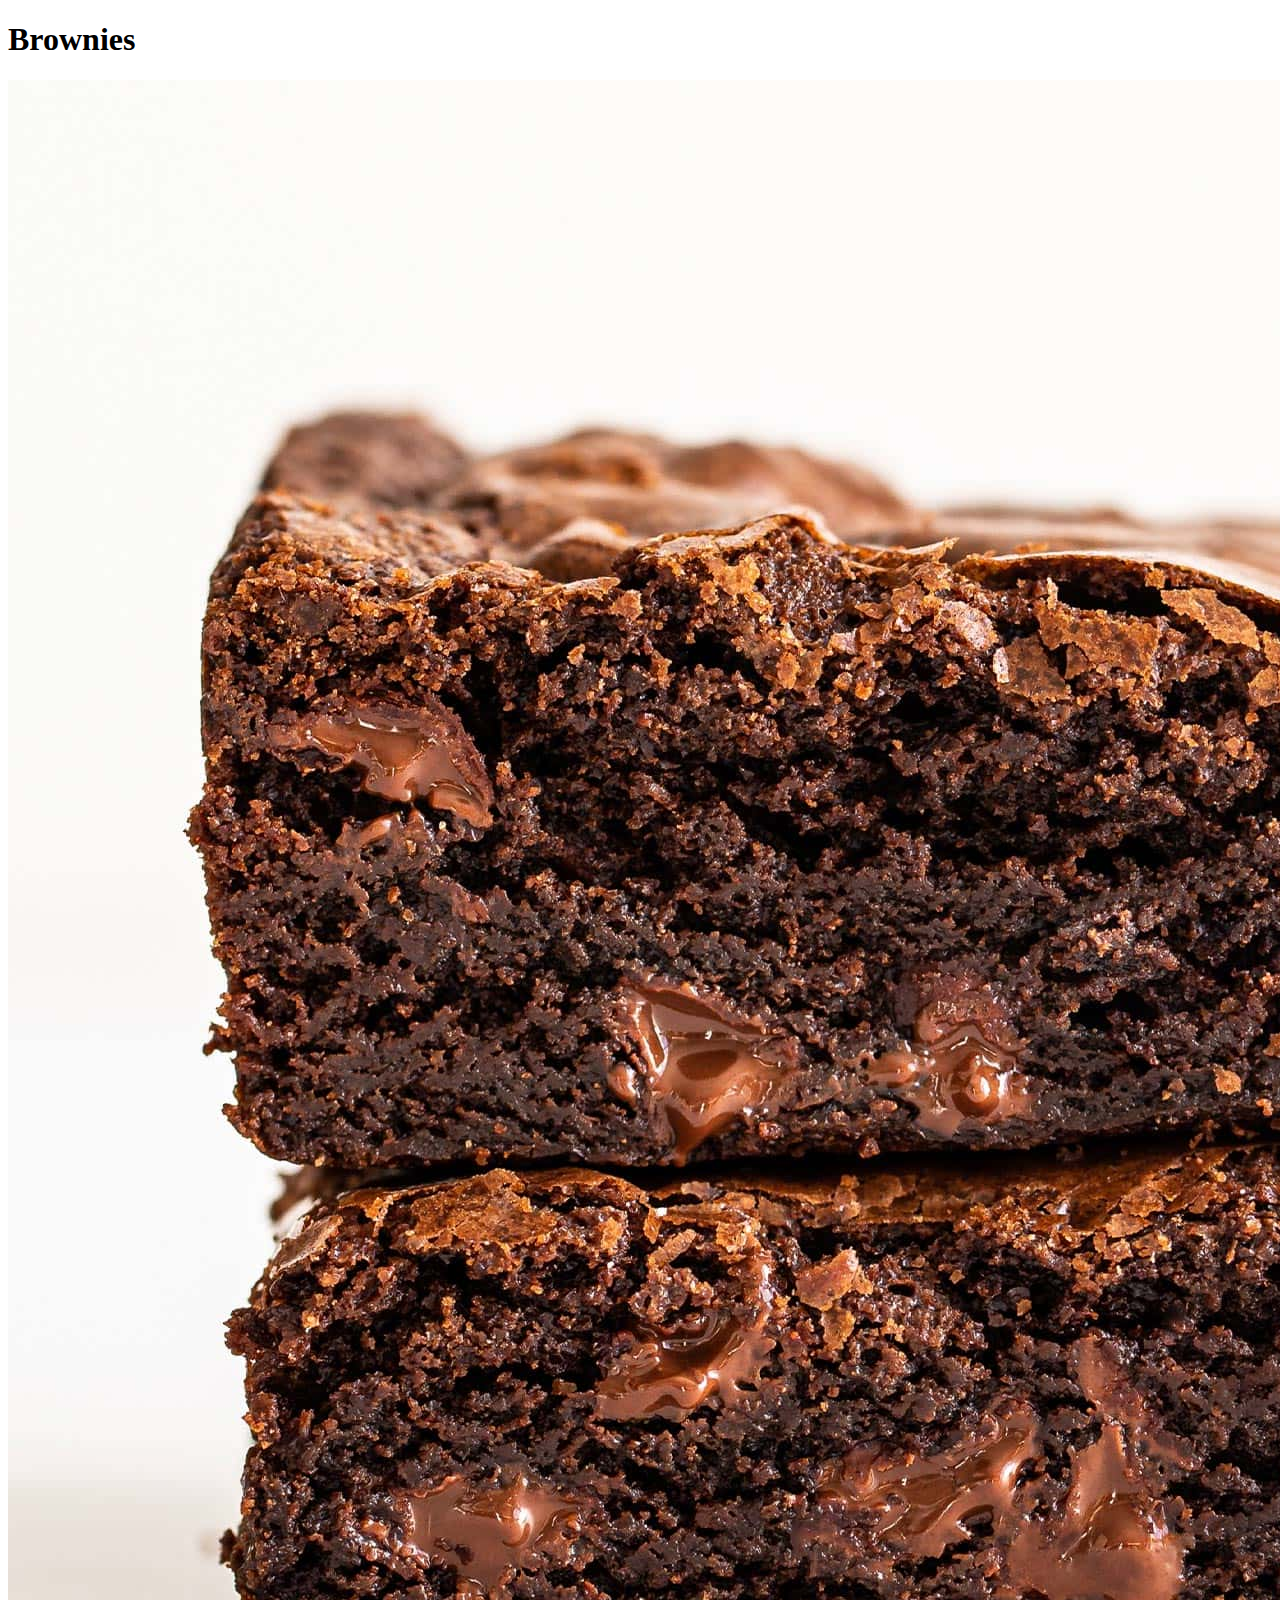
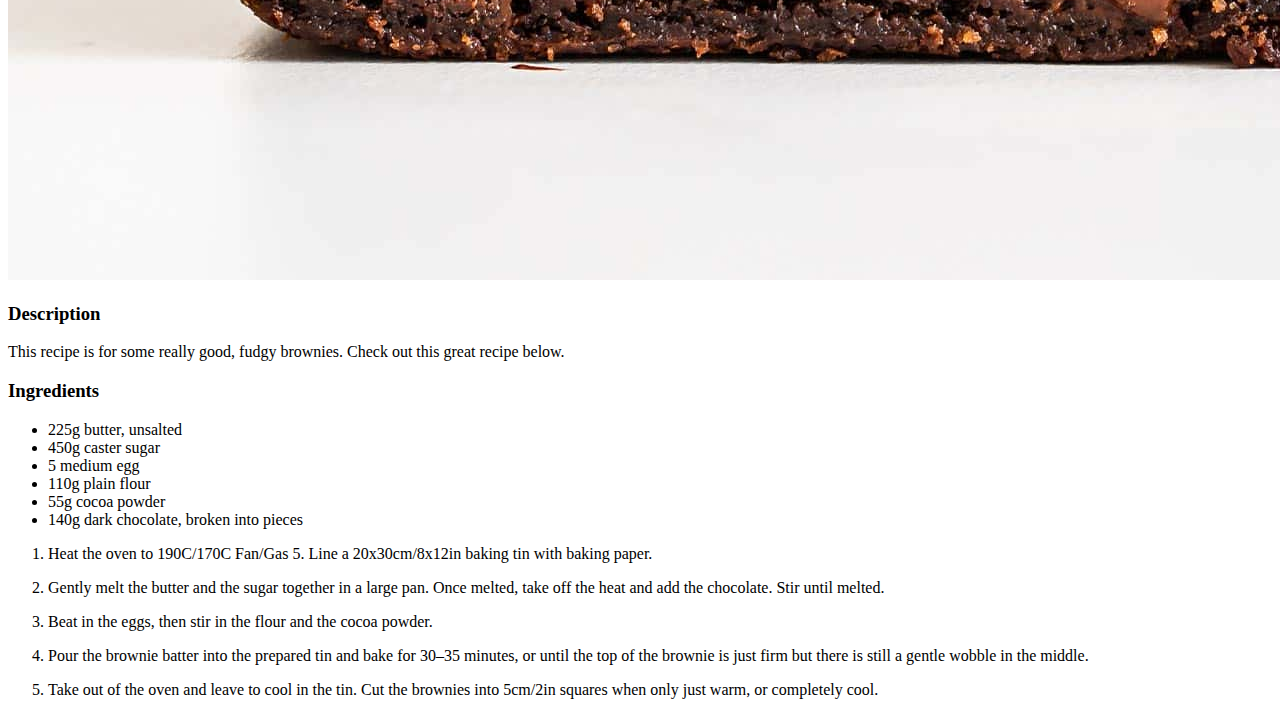
==== recipes/brownie.html @ 99f15536 "Created Brownie Recipe Page and Linked it to the index" ====
<!DOCTYPE html>

<html lang="en">

    <head>

        <title> Odin Recipes</title>
        <meta charset="utf-8">

    </head>

    <body>
        <h1> Brownies </h1>
        <img src="../img/brownie.jpg">
        <h3>Description</h3>
        <p>This recipe is for some really good, fudgy brownies. Check out this great recipe below.</p>

        <h3>Ingredients</h3>
        <ul>
            <li>225g butter, unsalted</li>
            <li>450g caster sugar</li>
            <li>5 medium egg</li>
            <li>110g plain flour</li>
            <li>55g cocoa powder</li>
            <li>140g dark chocolate, broken into pieces</li>
        </ul>

        <ol>
            <li><p>Heat the oven to 190C/170C Fan/Gas 5. Line a 20x30cm/8x12in baking tin with baking paper.</p></li>
            <li><p>Gently melt the butter and the sugar together in a large pan. Once melted, take off the heat and add the chocolate. Stir until melted.</p></li>
            <li><p>Beat in the eggs, then stir in the flour and the cocoa powder.</p></li>
            <li><p>Pour the brownie batter into the prepared tin and bake for 30–35 minutes, or until the top of the brownie is just firm but there is still a gentle wobble in the middle.</p></li>
            <li><p>Take out of the oven and leave to cool in the tin. Cut the brownies into 5cm/2in squares when only just warm, or completely cool.</p></li>
        </ol>
    </body>

</html>
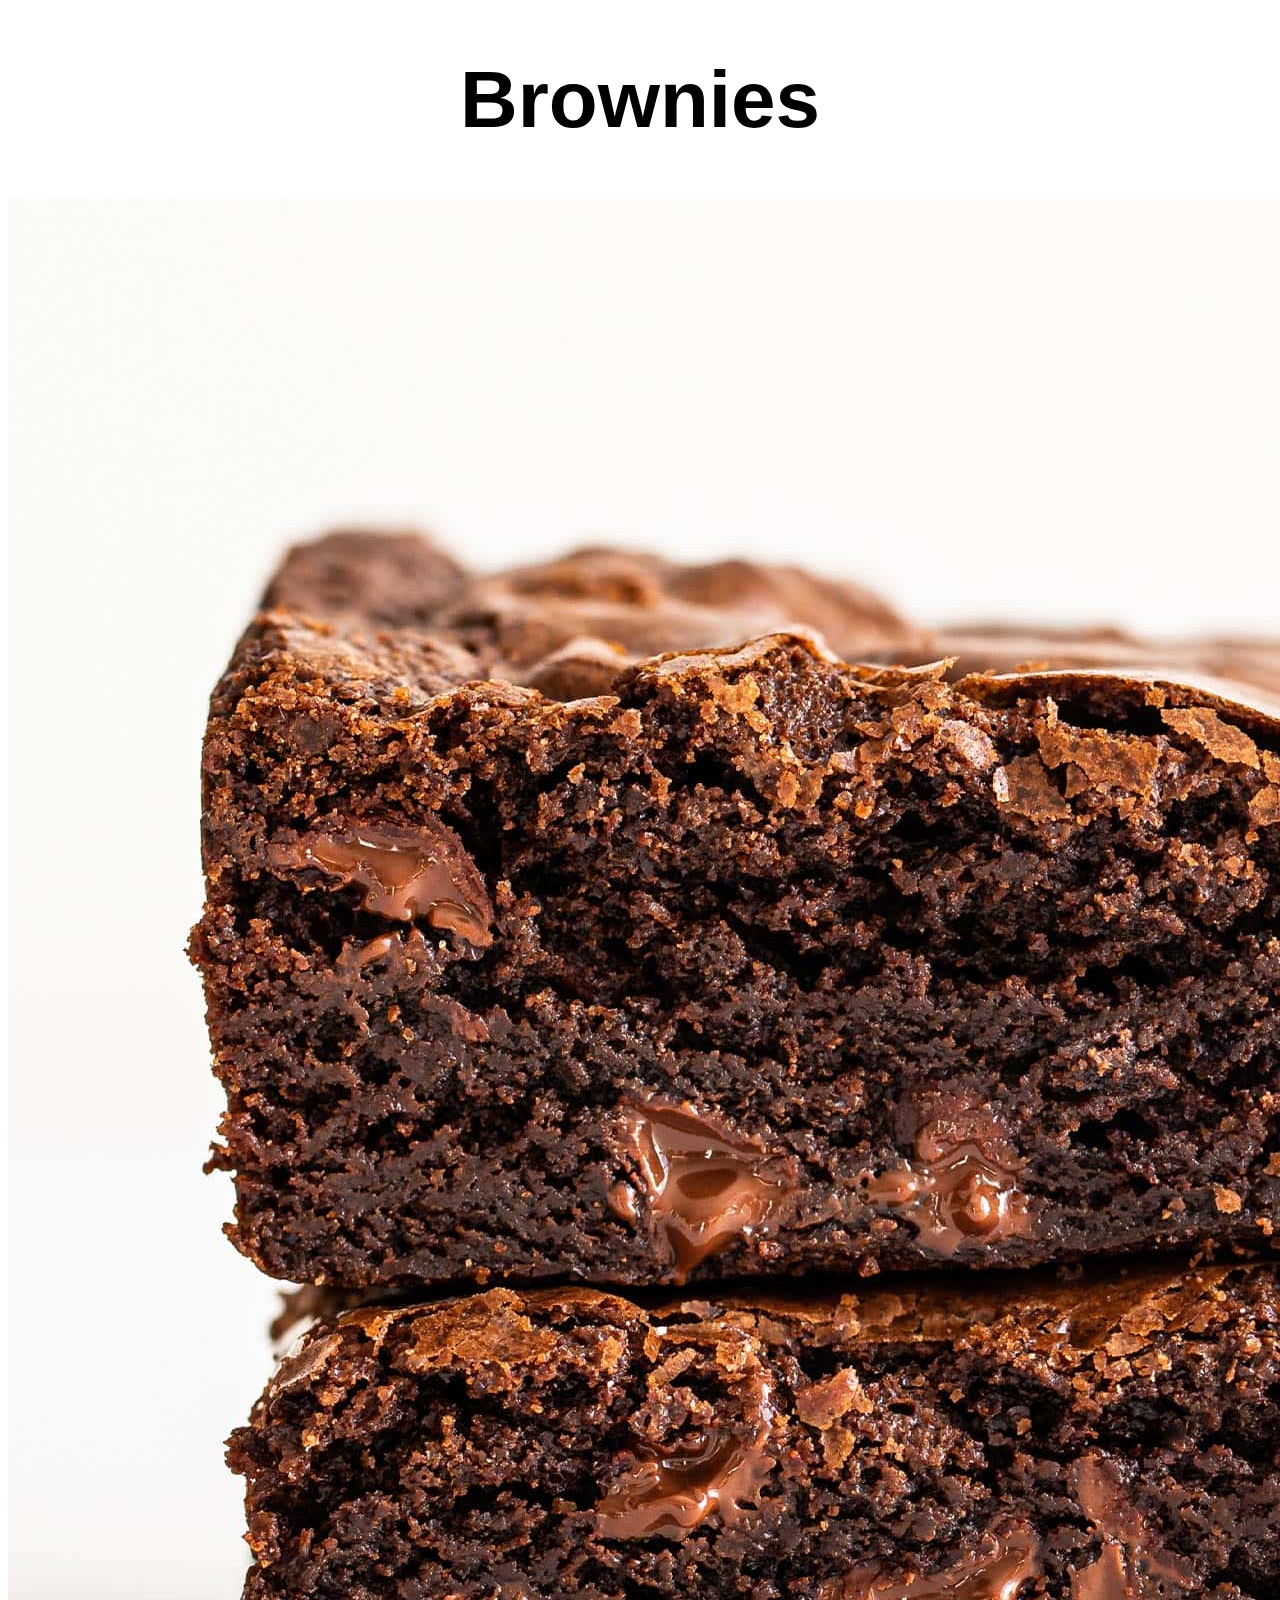
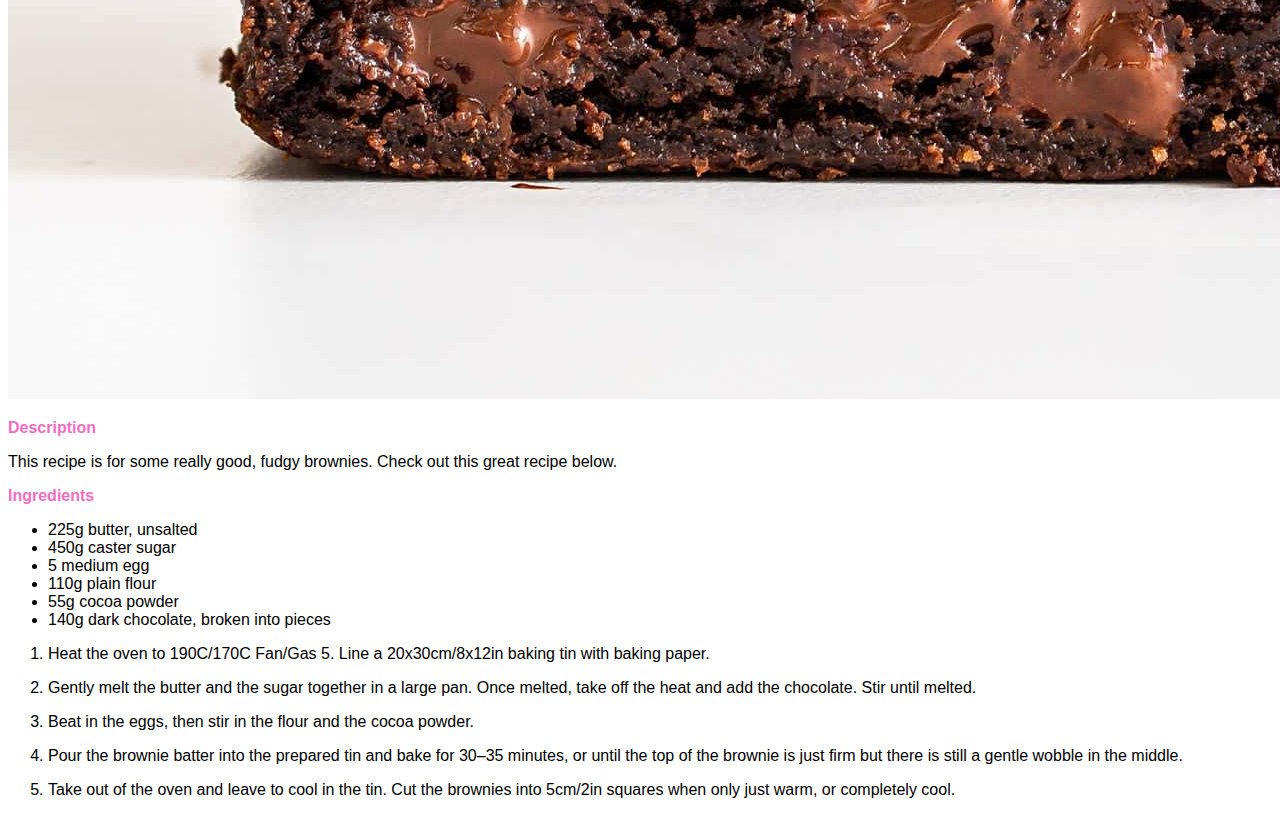
==== commit 048a85e2: "Update README.md and Add styling to webpages(including fixing link error)" ====
--- a/recipes/brownie.html
+++ b/recipes/brownie.html
@@ -6,12 +6,13 @@
 
         <title> Odin Recipes</title>
         <meta charset="utf-8">
+        <link rel="stylesheet" href="../style.css" /> 
 
     </head>
 
     <body>
         <h1> Brownies </h1>
-        <img src="../img/brownie.jpg">
+        <img src="../img/brownie.jpg" >
         <h3>Description</h3>
         <p>This recipe is for some really good, fudgy brownies. Check out this great recipe below.</p>
 
--- a/style.css
+++ b/style.css
@@ -0,0 +1,23 @@
+a{
+    color: #f06ec0;
+}
+
+
+h1{
+    font-size: 80px;
+    text-align: center;
+}
+
+h3{
+    color: #f06ec0;
+}
+
+*{
+    font-family: Verdana, Tahoma, sans-serif;
+    font-size: medium;
+
+}
+
+.centre{
+    text-align: center;
+}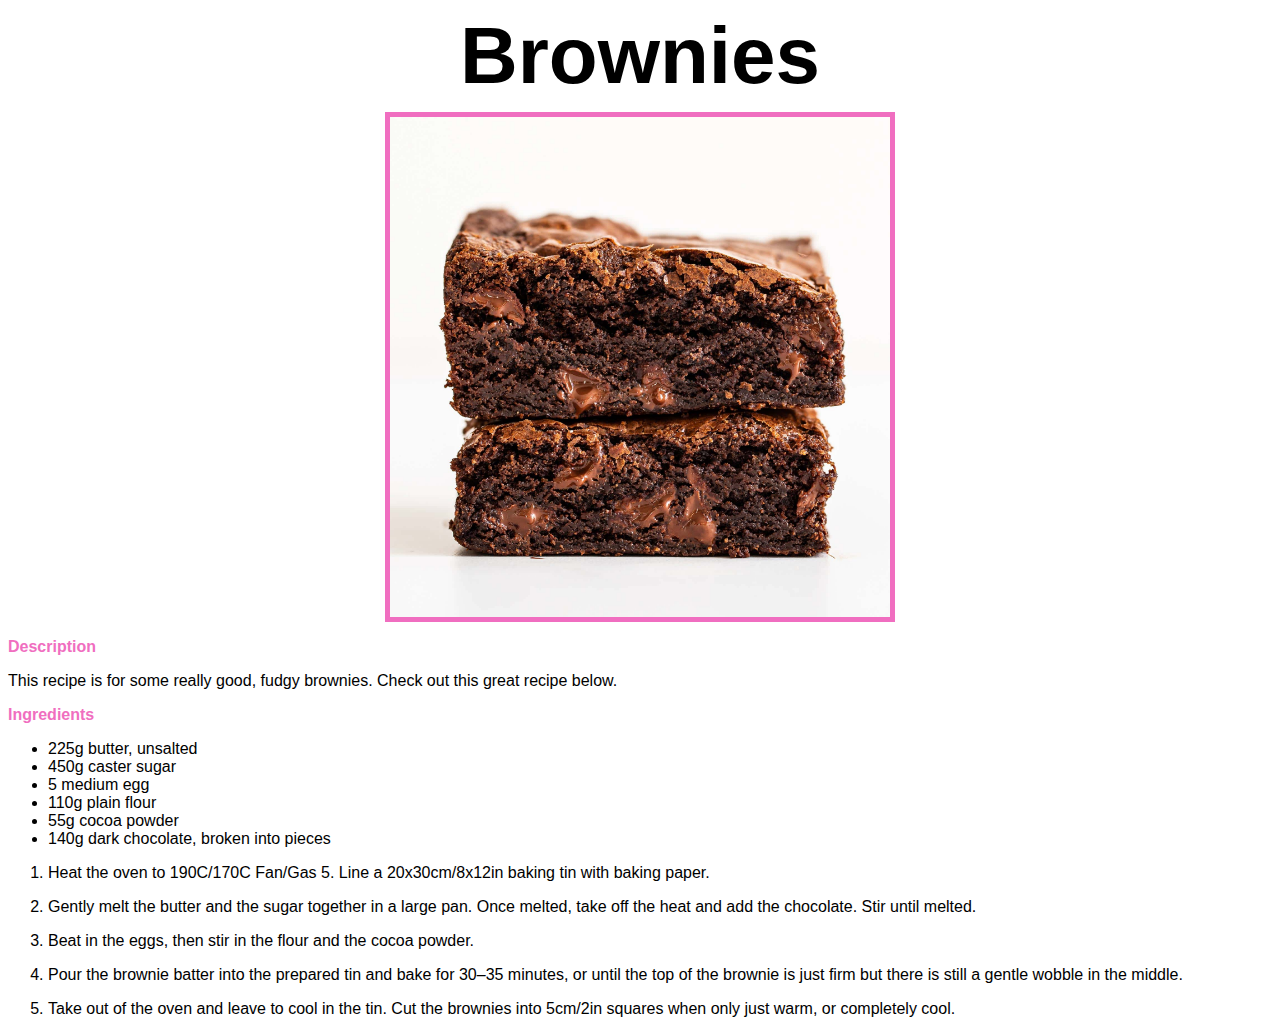
==== commit db585c3c: "ADD img-recipe class to style.css to border/margin/padding to images" ====
--- a/recipes/brownie.html
+++ b/recipes/brownie.html
@@ -12,7 +12,7 @@
 
     <body>
         <h1> Brownies </h1>
-        <img src="../img/brownie.jpg" >
+        <img class = "recipe-img" src="../img/brownie.jpg" >
         <h3>Description</h3>
         <p>This recipe is for some really good, fudgy brownies. Check out this great recipe below.</p>
 
--- a/style.css
+++ b/style.css
@@ -6,6 +6,7 @@
 h1{
     font-size: 80px;
     text-align: center;
+    margin: 10px;
 }
 
 h3{
@@ -20,4 +21,13 @@
 
 .centre{
     text-align: center;
+}
+
+
+.recipe-img{
+    display: block;
+    width: auto;
+    height: 500px;
+    margin: auto;
+    border: 5px solid #f06ec0;
 }